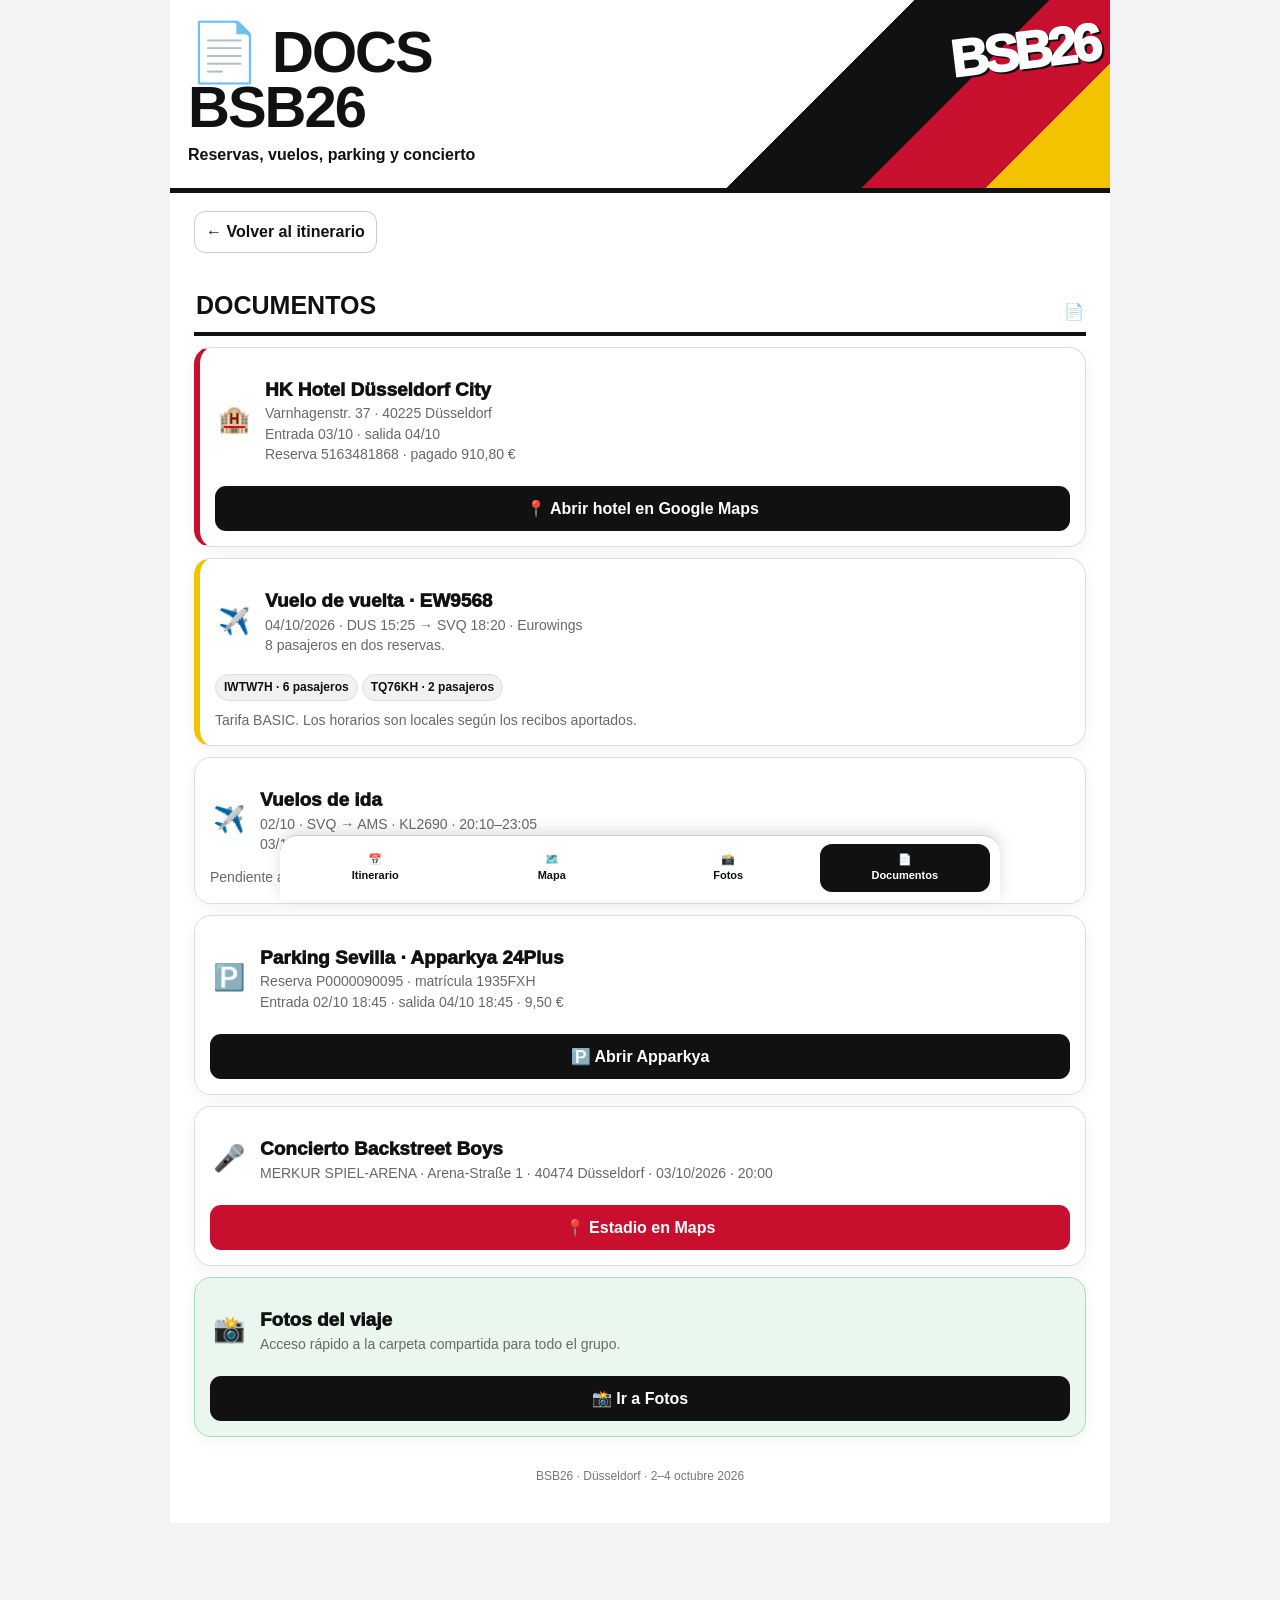
==== documentos.html @ 86c43527 "Add files via upload" ====
<!doctype html><html lang="es"><head><meta charset="utf-8"><meta name="viewport" content="width=device-width,initial-scale=1,viewport-fit=cover"><meta name="theme-color" content="#111111"><link rel="manifest" href="manifest.webmanifest"><link rel="stylesheet" href="style.css"><title>Documentos · BSB26 Düsseldorf</title></head><body><div class="wrap"><header><h1>📄 DOCS<br>BSB26</h1><div class="sub">Reservas, vuelos, parking y concierto</div></header><main><a class="back" href="index.html">← Volver al itinerario</a><div class="dayhead"><h2>DOCUMENTOS</h2><span>📄</span></div>
<div class="card red"><div class="doc"><div class="docicon">🏨</div><div><div class="title">HK Hotel Düsseldorf City</div><div class="small">Varnhagenstr. 37 · 40225 Düsseldorf<br>Entrada 03/10 · salida 04/10<br>Reserva 5163481868 · pagado 910,80 €</div></div></div><a class="btn" href="https://www.google.com/maps/search/?api=1&query=HK+Hotel+D%C3%BCsseldorf+City%2C+Varnhagenstr.+37%2C+40225+D%C3%BCsseldorf" target="_blank">📍 Abrir hotel en Google Maps</a></div>
<div class="card yellow"><div class="doc"><div class="docicon">✈️</div><div><div class="title">Vuelo de vuelta · EW9568</div><div class="small">04/10/2026 · DUS 15:25 → SVQ 18:20 · Eurowings<br>8 pasajeros en dos reservas.</div></div></div><div class="tag">IWTW7H · 6 pasajeros</div><div class="tag">TQ76KH · 2 pasajeros</div><div class="small" style="margin-top:9px">Tarifa BASIC. Los horarios son locales según los recibos aportados.</div></div>
<div class="card"><div class="doc"><div class="docicon">✈️</div><div><div class="title">Vuelos de ida</div><div class="small">02/10 · SVQ → AMS · KL2690 · 20:10–23:05<br>03/10 · AMS → DUS · KL1797 · 06:55–07:40</div></div></div><div class="small">Pendiente añadir datos de check-in, terminal, puerta y demás información cuando estén disponibles.</div></div>
<div class="card"><div class="doc"><div class="docicon">🅿️</div><div><div class="title">Parking Sevilla · Apparkya 24Plus</div><div class="small">Reserva P0000090095 · matrícula 1935FXH<br>Entrada 02/10 18:45 · salida 04/10 18:45 · 9,50 €</div></div></div><a class="btn" href="https://apparkya.com/parking/parking-aeropuerto-sevilla-24plus" target="_blank">🅿️ Abrir Apparkya</a></div>
<div class="card"><div class="doc"><div class="docicon">🎤</div><div><div class="title">Concierto Backstreet Boys</div><div class="small">MERKUR SPIEL-ARENA · Arena-Straße 1 · 40474 Düsseldorf · 03/10/2026 · 20:00</div></div></div><a class="btn red" href="https://www.google.com/maps/search/?api=1&query=MERKUR+SPIEL-ARENA%2C+Arena-Stra%C3%9Fe+1%2C+40474+D%C3%BCsseldorf" target="_blank">📍 Estadio en Maps</a></div>
<div class="card ok"><div class="doc"><div class="docicon">📸</div><div><div class="title">Fotos del viaje</div><div class="small">Acceso rápido a la carpeta compartida para todo el grupo.</div></div></div><a class="btn" href="fotos.html">📸 Ir a Fotos</a></div>
<div class="footer">BSB26 · Düsseldorf · 2–4 octubre 2026</div></main></div><nav class="bottom"><a href="index.html">📅<br>Itinerario</a><a href="mapa.html">🗺️<br>Mapa</a><a href="fotos.html">📸<br>Fotos</a><a class="active" href="documentos.html">📄<br>Documentos</a></nav></body></html>
---- style.css ----
:root{--black:#111;--red:#c8102e;--yellow:#f4c300;--paper:#fff;--soft:#f5f5f5;--line:#dedede;--muted:#686868;--green:#177245;--blue:#1769aa}
*{box-sizing:border-box}html{scroll-behavior:smooth}body{margin:0;background:#f3f3f3;color:var(--black);font-family:-apple-system,BlinkMacSystemFont,"Segoe UI",Roboto,Arial,sans-serif;line-height:1.45;padding-bottom:82px}button,a{font:inherit}.wrap{max-width:940px;margin:auto;background:var(--paper);min-height:100vh}
header{position:relative;overflow:hidden;padding:24px 18px 22px;background:linear-gradient(135deg,#fff 0 66%,#111 66% 78%,#c8102e 78% 89%,#f4c300 89%);border-bottom:5px solid #111}header:after{content:'BSB26';position:absolute;right:12px;top:14px;font-weight:1000;font-size:52px;letter-spacing:-4px;color:#fff;text-shadow:2px 2px 0 #111;transform:rotate(-7deg)}h1{font-size:clamp(32px,8vw,58px);line-height:.95;margin:0;max-width:65%;letter-spacing:-2px}.sub{margin-top:9px;font-weight:750;max-width:65%}
main{padding:14px 14px 28px}.quick{display:grid;grid-template-columns:repeat(2,1fr);gap:9px;margin-bottom:12px}.quick a{border:1px solid #111;background:#fff;border-radius:13px;padding:11px;text-align:center;font-weight:850;text-decoration:none;color:#111;box-shadow:0 2px 0 #111}.quick a:nth-child(2n){background:#111;color:#fff}.back{display:inline-flex;align-items:center;gap:6px;text-decoration:none;color:#111;font-weight:900;border:1px solid #ccc;border-radius:11px;padding:8px 11px;background:#fff;margin-bottom:10px}
.card{background:#fff;border:1px solid var(--line);border-radius:17px;padding:15px;margin:11px 0;box-shadow:0 4px 15px #0000000d}.card.red{border-left:6px solid var(--red)}.card.yellow{border-left:6px solid var(--yellow)}.card.black{border-left:6px solid #111}.title{font-weight:950;font-size:19px}.time{font-weight:900}.small{font-size:14px;color:var(--muted)}.tag{display:inline-block;padding:4px 8px;border-radius:999px;background:#f1f1f1;border:1px solid #ddd;font-size:12px;font-weight:800;margin:5px 4px 0 0}.btn{display:block;text-align:center;text-decoration:none;background:#111;color:#fff;padding:11px 12px;border-radius:11px;font-weight:850;margin-top:9px}.btn.red{background:var(--red)}.btn.yellow{background:var(--yellow);color:#111}.grid2{display:grid;grid-template-columns:1fr 1fr;gap:10px}.weather{background:#fafafa;border:1px solid #ccc;border-radius:17px;padding:13px;margin:10px 0}.weather-grid{display:grid;grid-template-columns:repeat(3,1fr);gap:7px;margin-top:9px}.weather-day{background:#fff;border:1px solid #ddd;border-radius:12px;padding:9px;text-align:center}.dayhead{display:flex;justify-content:space-between;align-items:end;border-bottom:4px solid #111;padding:8px 2px 9px;margin-top:16px}.dayhead h2{margin:0;font-size:25px}.route-card{padding:0;overflow:hidden}.route-card img{width:100%;display:block}.route-card .caption{padding:13px}.notice{background:#fff7d6;border:1px solid #e6c94d;border-radius:14px;padding:12px}.ok{background:#eaf7ef;border-color:#a9d9bb}.footer{text-align:center;color:#777;font-size:12px;padding:20px 5px}.credits{font-size:11px;color:#888;margin-top:18px}
.map-shell{border:1px solid #d6d6d6;border-radius:18px;overflow:hidden;box-shadow:0 4px 15px #00000010;background:#fff}.map{height:470px;width:100%;background:#e8e5df}.map-tools{display:grid;grid-template-columns:repeat(3,1fr);gap:8px;padding:10px;background:#fff;border-top:1px solid #ddd}.map-tools button{border:1px solid #ccc;background:#fff;border-radius:10px;padding:9px 5px;font-weight:850}.map-tools button.active{background:#111;color:#fff;border-color:#111}.legend{display:flex;flex-wrap:wrap;gap:7px;padding:10px 12px;border-top:1px solid #eee;font-size:12px;font-weight:800}.legend span{padding:5px 8px;border-radius:999px;background:#f3f3f3;border:1px solid #ddd}.leaflet-popup-content-wrapper{border-radius:14px}.leaflet-popup-content{font-family:-apple-system,BlinkMacSystemFont,"Segoe UI",Roboto,Arial,sans-serif;font-size:14px;line-height:1.4}.popup-title{font-weight:950;font-size:16px;margin-bottom:4px}.popup-time{font-weight:850;color:#c8102e;margin-bottom:4px}.leaflet-control-attribution{font-size:9px}
.photo-card{background:#fff;border:1px solid #ddd;border-radius:17px;overflow:hidden;margin:11px 0;box-shadow:0 4px 15px #0000000d}.photo-card img{width:100%;display:block}.photo-card .caption{padding:13px}.photo-placeholder{padding:24px;text-align:center;background:#f6f6f6;font-size:42px}.doc{display:flex;gap:12px;align-items:center;padding:13px 0}.docicon{font-size:26px;width:38px;text-align:center}.docs .docrow{border-bottom:1px solid #eee}.bottom{position:fixed;z-index:1000;left:0;right:0;bottom:0;background:#fff;border-top:1px solid #ccc;box-shadow:0 -4px 16px #0002;padding:8px max(10px,env(safe-area-inset-left)) calc(8px + env(safe-area-inset-bottom));display:grid;grid-template-columns:repeat(4,1fr);gap:6px}.bottom a{border:0;background:#fff;padding:8px 3px;border-radius:12px;font-size:11px;font-weight:900;text-decoration:none;color:#111;text-align:center}.bottom a.active{background:#111;color:#fff}
@media(min-width:760px){main{padding:18px 24px}.quick{grid-template-columns:repeat(4,1fr)}.bottom{left:50%;right:auto;transform:translateX(-50%);width:min(720px,100%);border-radius:18px 18px 0 0}.grid3{display:grid;grid-template-columns:repeat(3,1fr);gap:10px}.map{height:560px}}
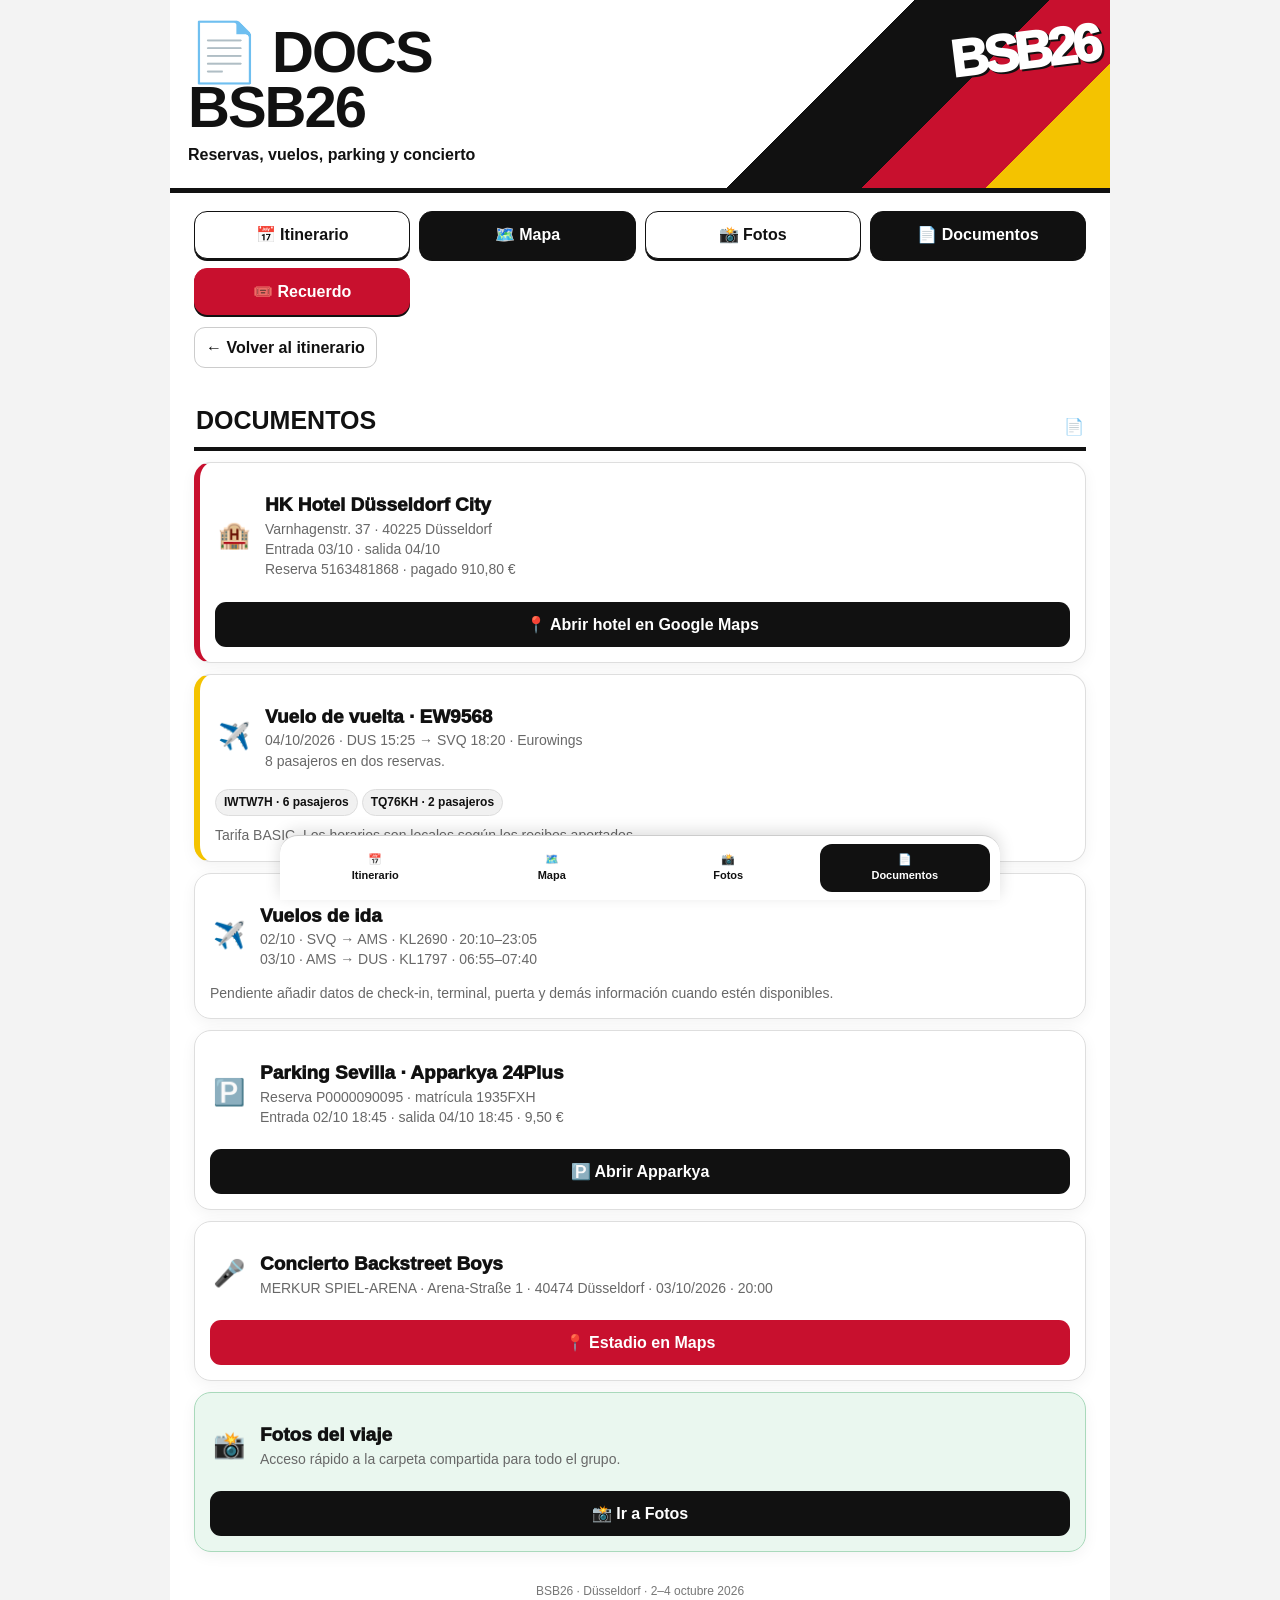
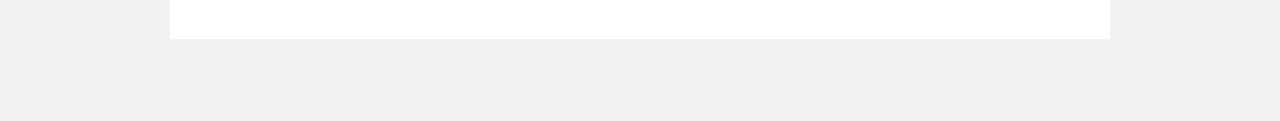
==== commit 15d0b6d1: "Add files via upload" ====
--- a/documentos.html
+++ b/documentos.html
@@ -1,4 +1,4 @@
-<!doctype html><html lang="es"><head><meta charset="utf-8"><meta name="viewport" content="width=device-width,initial-scale=1,viewport-fit=cover"><meta name="theme-color" content="#111111"><link rel="manifest" href="manifest.webmanifest"><link rel="stylesheet" href="style.css"><title>Documentos · BSB26 Düsseldorf</title></head><body><div class="wrap"><header><h1>📄 DOCS<br>BSB26</h1><div class="sub">Reservas, vuelos, parking y concierto</div></header><main><a class="back" href="index.html">← Volver al itinerario</a><div class="dayhead"><h2>DOCUMENTOS</h2><span>📄</span></div>
+<!doctype html><html lang="es"><head><meta charset="utf-8"><meta name="viewport" content="width=device-width,initial-scale=1,viewport-fit=cover"><meta name="theme-color" content="#111111"><link rel="manifest" href="manifest.webmanifest"><link rel="stylesheet" href="style.css"><title>Documentos · BSB26 Düsseldorf</title></head><body><div class="wrap"><header><h1>📄 DOCS<br>BSB26</h1><div class="sub">Reservas, vuelos, parking y concierto</div></header><main><div class="quick"><a href="index.html">📅 Itinerario</a><a href="mapa.html">🗺️ Mapa</a><a href="fotos.html">📸 Fotos</a><a href="documentos.html">📄 Documentos</a><a href="recuerdo.html" class="highlight">🎟️ Recuerdo</a></div><a class="back" href="index.html">← Volver al itinerario</a><div class="dayhead"><h2>DOCUMENTOS</h2><span>📄</span></div>
 <div class="card red"><div class="doc"><div class="docicon">🏨</div><div><div class="title">HK Hotel Düsseldorf City</div><div class="small">Varnhagenstr. 37 · 40225 Düsseldorf<br>Entrada 03/10 · salida 04/10<br>Reserva 5163481868 · pagado 910,80 €</div></div></div><a class="btn" href="https://www.google.com/maps/search/?api=1&query=HK+Hotel+D%C3%BCsseldorf+City%2C+Varnhagenstr.+37%2C+40225+D%C3%BCsseldorf" target="_blank">📍 Abrir hotel en Google Maps</a></div>
 <div class="card yellow"><div class="doc"><div class="docicon">✈️</div><div><div class="title">Vuelo de vuelta · EW9568</div><div class="small">04/10/2026 · DUS 15:25 → SVQ 18:20 · Eurowings<br>8 pasajeros en dos reservas.</div></div></div><div class="tag">IWTW7H · 6 pasajeros</div><div class="tag">TQ76KH · 2 pasajeros</div><div class="small" style="margin-top:9px">Tarifa BASIC. Los horarios son locales según los recibos aportados.</div></div>
 <div class="card"><div class="doc"><div class="docicon">✈️</div><div><div class="title">Vuelos de ida</div><div class="small">02/10 · SVQ → AMS · KL2690 · 20:10–23:05<br>03/10 · AMS → DUS · KL1797 · 06:55–07:40</div></div></div><div class="small">Pendiente añadir datos de check-in, terminal, puerta y demás información cuando estén disponibles.</div></div>
--- a/style.css
+++ b/style.css
@@ -2,6 +2,7 @@
 *{box-sizing:border-box}html{scroll-behavior:smooth}body{margin:0;background:#f3f3f3;color:var(--black);font-family:-apple-system,BlinkMacSystemFont,"Segoe UI",Roboto,Arial,sans-serif;line-height:1.45;padding-bottom:82px}button,a{font:inherit}.wrap{max-width:940px;margin:auto;background:var(--paper);min-height:100vh}
 header{position:relative;overflow:hidden;padding:24px 18px 22px;background:linear-gradient(135deg,#fff 0 66%,#111 66% 78%,#c8102e 78% 89%,#f4c300 89%);border-bottom:5px solid #111}header:after{content:'BSB26';position:absolute;right:12px;top:14px;font-weight:1000;font-size:52px;letter-spacing:-4px;color:#fff;text-shadow:2px 2px 0 #111;transform:rotate(-7deg)}h1{font-size:clamp(32px,8vw,58px);line-height:.95;margin:0;max-width:65%;letter-spacing:-2px}.sub{margin-top:9px;font-weight:750;max-width:65%}
 main{padding:14px 14px 28px}.quick{display:grid;grid-template-columns:repeat(2,1fr);gap:9px;margin-bottom:12px}.quick a{border:1px solid #111;background:#fff;border-radius:13px;padding:11px;text-align:center;font-weight:850;text-decoration:none;color:#111;box-shadow:0 2px 0 #111}.quick a:nth-child(2n){background:#111;color:#fff}.back{display:inline-flex;align-items:center;gap:6px;text-decoration:none;color:#111;font-weight:900;border:1px solid #ccc;border-radius:11px;padding:8px 11px;background:#fff;margin-bottom:10px}
+.quick a.highlight{background:var(--red);color:#fff;border-color:var(--red)}
 .card{background:#fff;border:1px solid var(--line);border-radius:17px;padding:15px;margin:11px 0;box-shadow:0 4px 15px #0000000d}.card.red{border-left:6px solid var(--red)}.card.yellow{border-left:6px solid var(--yellow)}.card.black{border-left:6px solid #111}.title{font-weight:950;font-size:19px}.time{font-weight:900}.small{font-size:14px;color:var(--muted)}.tag{display:inline-block;padding:4px 8px;border-radius:999px;background:#f1f1f1;border:1px solid #ddd;font-size:12px;font-weight:800;margin:5px 4px 0 0}.btn{display:block;text-align:center;text-decoration:none;background:#111;color:#fff;padding:11px 12px;border-radius:11px;font-weight:850;margin-top:9px}.btn.red{background:var(--red)}.btn.yellow{background:var(--yellow);color:#111}.grid2{display:grid;grid-template-columns:1fr 1fr;gap:10px}.weather{background:#fafafa;border:1px solid #ccc;border-radius:17px;padding:13px;margin:10px 0}.weather-grid{display:grid;grid-template-columns:repeat(3,1fr);gap:7px;margin-top:9px}.weather-day{background:#fff;border:1px solid #ddd;border-radius:12px;padding:9px;text-align:center}.dayhead{display:flex;justify-content:space-between;align-items:end;border-bottom:4px solid #111;padding:8px 2px 9px;margin-top:16px}.dayhead h2{margin:0;font-size:25px}.route-card{padding:0;overflow:hidden}.route-card img{width:100%;display:block}.route-card .caption{padding:13px}.notice{background:#fff7d6;border:1px solid #e6c94d;border-radius:14px;padding:12px}.ok{background:#eaf7ef;border-color:#a9d9bb}.footer{text-align:center;color:#777;font-size:12px;padding:20px 5px}.credits{font-size:11px;color:#888;margin-top:18px}
 .map-shell{border:1px solid #d6d6d6;border-radius:18px;overflow:hidden;box-shadow:0 4px 15px #00000010;background:#fff}.map{height:470px;width:100%;background:#e8e5df}.map-tools{display:grid;grid-template-columns:repeat(3,1fr);gap:8px;padding:10px;background:#fff;border-top:1px solid #ddd}.map-tools button{border:1px solid #ccc;background:#fff;border-radius:10px;padding:9px 5px;font-weight:850}.map-tools button.active{background:#111;color:#fff;border-color:#111}.legend{display:flex;flex-wrap:wrap;gap:7px;padding:10px 12px;border-top:1px solid #eee;font-size:12px;font-weight:800}.legend span{padding:5px 8px;border-radius:999px;background:#f3f3f3;border:1px solid #ddd}.leaflet-popup-content-wrapper{border-radius:14px}.leaflet-popup-content{font-family:-apple-system,BlinkMacSystemFont,"Segoe UI",Roboto,Arial,sans-serif;font-size:14px;line-height:1.4}.popup-title{font-weight:950;font-size:16px;margin-bottom:4px}.popup-time{font-weight:850;color:#c8102e;margin-bottom:4px}.leaflet-control-attribution{font-size:9px}
 .photo-card{background:#fff;border:1px solid #ddd;border-radius:17px;overflow:hidden;margin:11px 0;box-shadow:0 4px 15px #0000000d}.photo-card img{width:100%;display:block}.photo-card .caption{padding:13px}.photo-placeholder{padding:24px;text-align:center;background:#f6f6f6;font-size:42px}.doc{display:flex;gap:12px;align-items:center;padding:13px 0}.docicon{font-size:26px;width:38px;text-align:center}.docs .docrow{border-bottom:1px solid #eee}.bottom{position:fixed;z-index:1000;left:0;right:0;bottom:0;background:#fff;border-top:1px solid #ccc;box-shadow:0 -4px 16px #0002;padding:8px max(10px,env(safe-area-inset-left)) calc(8px + env(safe-area-inset-bottom));display:grid;grid-template-columns:repeat(4,1fr);gap:6px}.bottom a{border:0;background:#fff;padding:8px 3px;border-radius:12px;font-size:11px;font-weight:900;text-decoration:none;color:#111;text-align:center}.bottom a.active{background:#111;color:#fff}
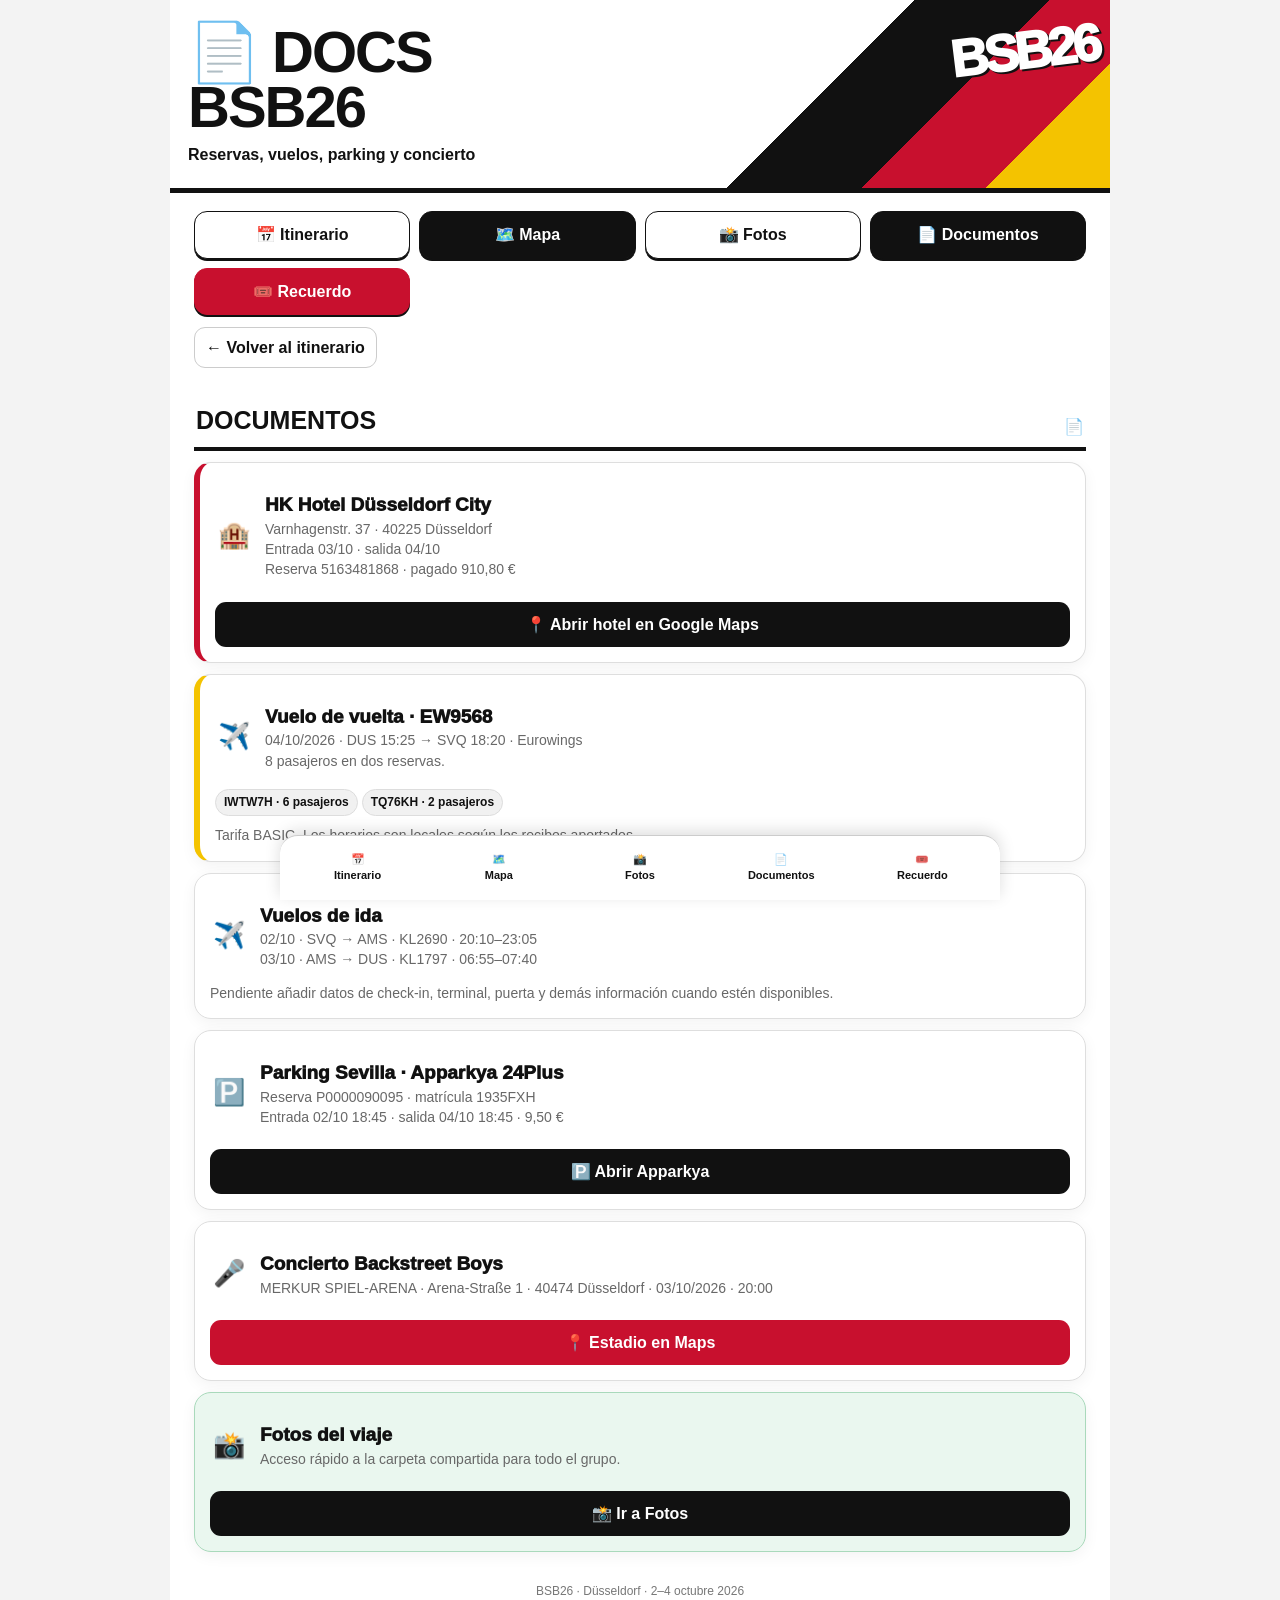
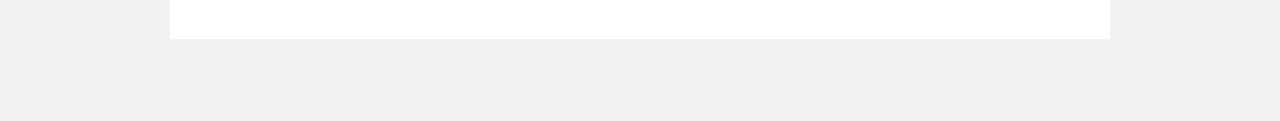
==== commit 723bf4dd: "Add files via upload" ====
--- a/documentos.html
+++ b/documentos.html
@@ -5,4 +5,4 @@
 <div class="card"><div class="doc"><div class="docicon">🅿️</div><div><div class="title">Parking Sevilla · Apparkya 24Plus</div><div class="small">Reserva P0000090095 · matrícula 1935FXH<br>Entrada 02/10 18:45 · salida 04/10 18:45 · 9,50 €</div></div></div><a class="btn" href="https://apparkya.com/parking/parking-aeropuerto-sevilla-24plus" target="_blank">🅿️ Abrir Apparkya</a></div>
 <div class="card"><div class="doc"><div class="docicon">🎤</div><div><div class="title">Concierto Backstreet Boys</div><div class="small">MERKUR SPIEL-ARENA · Arena-Straße 1 · 40474 Düsseldorf · 03/10/2026 · 20:00</div></div></div><a class="btn red" href="https://www.google.com/maps/search/?api=1&query=MERKUR+SPIEL-ARENA%2C+Arena-Stra%C3%9Fe+1%2C+40474+D%C3%BCsseldorf" target="_blank">📍 Estadio en Maps</a></div>
 <div class="card ok"><div class="doc"><div class="docicon">📸</div><div><div class="title">Fotos del viaje</div><div class="small">Acceso rápido a la carpeta compartida para todo el grupo.</div></div></div><a class="btn" href="fotos.html">📸 Ir a Fotos</a></div>
-<div class="footer">BSB26 · Düsseldorf · 2–4 octubre 2026</div></main></div><nav class="bottom"><a href="index.html">📅<br>Itinerario</a><a href="mapa.html">🗺️<br>Mapa</a><a href="fotos.html">📸<br>Fotos</a><a class="active" href="documentos.html">📄<br>Documentos</a></nav></body></html>
+<div class="footer">BSB26 · Düsseldorf · 2–4 octubre 2026</div></main></div><nav class="bottom"><a href="index.html">📅<br>Itinerario</a><a href="mapa.html">🗺️<br>Mapa</a><a href="fotos.html">📸<br>Fotos</a><a href="documentos.html">📄<br>Documentos</a><a href="recuerdo.html">🎟️<br>Recuerdo</a></nav></body></html>
--- a/style.css
+++ b/style.css
@@ -3,7 +3,29 @@
 header{position:relative;overflow:hidden;padding:24px 18px 22px;background:linear-gradient(135deg,#fff 0 66%,#111 66% 78%,#c8102e 78% 89%,#f4c300 89%);border-bottom:5px solid #111}header:after{content:'BSB26';position:absolute;right:12px;top:14px;font-weight:1000;font-size:52px;letter-spacing:-4px;color:#fff;text-shadow:2px 2px 0 #111;transform:rotate(-7deg)}h1{font-size:clamp(32px,8vw,58px);line-height:.95;margin:0;max-width:65%;letter-spacing:-2px}.sub{margin-top:9px;font-weight:750;max-width:65%}
 main{padding:14px 14px 28px}.quick{display:grid;grid-template-columns:repeat(2,1fr);gap:9px;margin-bottom:12px}.quick a{border:1px solid #111;background:#fff;border-radius:13px;padding:11px;text-align:center;font-weight:850;text-decoration:none;color:#111;box-shadow:0 2px 0 #111}.quick a:nth-child(2n){background:#111;color:#fff}.back{display:inline-flex;align-items:center;gap:6px;text-decoration:none;color:#111;font-weight:900;border:1px solid #ccc;border-radius:11px;padding:8px 11px;background:#fff;margin-bottom:10px}
 .quick a.highlight{background:var(--red);color:#fff;border-color:var(--red)}
+.tlrow{display:flex;gap:12px;margin:10px 0;align-items:stretch}
+.tlnum{flex:0 0 auto;width:34px;height:34px;border-radius:50%;color:#fff;font-weight:900;display:flex;align-items:center;justify-content:center;font-size:15px;margin-top:14px;box-shadow:0 2px 6px #0003}
+.tlrow .card{flex:1;margin:0;min-width:0}
 .card{background:#fff;border:1px solid var(--line);border-radius:17px;padding:15px;margin:11px 0;box-shadow:0 4px 15px #0000000d}.card.red{border-left:6px solid var(--red)}.card.yellow{border-left:6px solid var(--yellow)}.card.black{border-left:6px solid #111}.title{font-weight:950;font-size:19px}.time{font-weight:900}.small{font-size:14px;color:var(--muted)}.tag{display:inline-block;padding:4px 8px;border-radius:999px;background:#f1f1f1;border:1px solid #ddd;font-size:12px;font-weight:800;margin:5px 4px 0 0}.btn{display:block;text-align:center;text-decoration:none;background:#111;color:#fff;padding:11px 12px;border-radius:11px;font-weight:850;margin-top:9px}.btn.red{background:var(--red)}.btn.yellow{background:var(--yellow);color:#111}.grid2{display:grid;grid-template-columns:1fr 1fr;gap:10px}.weather{background:#fafafa;border:1px solid #ccc;border-radius:17px;padding:13px;margin:10px 0}.weather-grid{display:grid;grid-template-columns:repeat(3,1fr);gap:7px;margin-top:9px}.weather-day{background:#fff;border:1px solid #ddd;border-radius:12px;padding:9px;text-align:center}.dayhead{display:flex;justify-content:space-between;align-items:end;border-bottom:4px solid #111;padding:8px 2px 9px;margin-top:16px}.dayhead h2{margin:0;font-size:25px}.route-card{padding:0;overflow:hidden}.route-card img{width:100%;display:block}.route-card .caption{padding:13px}.notice{background:#fff7d6;border:1px solid #e6c94d;border-radius:14px;padding:12px}.ok{background:#eaf7ef;border-color:#a9d9bb}.footer{text-align:center;color:#777;font-size:12px;padding:20px 5px}.credits{font-size:11px;color:#888;margin-top:18px}
 .map-shell{border:1px solid #d6d6d6;border-radius:18px;overflow:hidden;box-shadow:0 4px 15px #00000010;background:#fff}.map{height:470px;width:100%;background:#e8e5df}.map-tools{display:grid;grid-template-columns:repeat(3,1fr);gap:8px;padding:10px;background:#fff;border-top:1px solid #ddd}.map-tools button{border:1px solid #ccc;background:#fff;border-radius:10px;padding:9px 5px;font-weight:850}.map-tools button.active{background:#111;color:#fff;border-color:#111}.legend{display:flex;flex-wrap:wrap;gap:7px;padding:10px 12px;border-top:1px solid #eee;font-size:12px;font-weight:800}.legend span{padding:5px 8px;border-radius:999px;background:#f3f3f3;border:1px solid #ddd}.leaflet-popup-content-wrapper{border-radius:14px}.leaflet-popup-content{font-family:-apple-system,BlinkMacSystemFont,"Segoe UI",Roboto,Arial,sans-serif;font-size:14px;line-height:1.4}.popup-title{font-weight:950;font-size:16px;margin-bottom:4px}.popup-time{font-weight:850;color:#c8102e;margin-bottom:4px}.leaflet-control-attribution{font-size:9px}
-.photo-card{background:#fff;border:1px solid #ddd;border-radius:17px;overflow:hidden;margin:11px 0;box-shadow:0 4px 15px #0000000d}.photo-card img{width:100%;display:block}.photo-card .caption{padding:13px}.photo-placeholder{padding:24px;text-align:center;background:#f6f6f6;font-size:42px}.doc{display:flex;gap:12px;align-items:center;padding:13px 0}.docicon{font-size:26px;width:38px;text-align:center}.docs .docrow{border-bottom:1px solid #eee}.bottom{position:fixed;z-index:1000;left:0;right:0;bottom:0;background:#fff;border-top:1px solid #ccc;box-shadow:0 -4px 16px #0002;padding:8px max(10px,env(safe-area-inset-left)) calc(8px + env(safe-area-inset-bottom));display:grid;grid-template-columns:repeat(4,1fr);gap:6px}.bottom a{border:0;background:#fff;padding:8px 3px;border-radius:12px;font-size:11px;font-weight:900;text-decoration:none;color:#111;text-align:center}.bottom a.active{background:#111;color:#fff}
+.photo-card{background:#fff;border:1px solid #ddd;border-radius:17px;overflow:hidden;margin:11px 0;box-shadow:0 4px 15px #0000000d}.photo-card img{width:100%;display:block}.photo-card .caption{padding:13px}.photo-placeholder{padding:24px;text-align:center;background:#f6f6f6;font-size:42px}.doc{display:flex;gap:12px;align-items:center;padding:13px 0}.docicon{font-size:26px;width:38px;text-align:center}.docs .docrow{border-bottom:1px solid #eee}.bottom{position:fixed;z-index:1000;left:0;right:0;bottom:0;background:#fff;border-top:1px solid #ccc;box-shadow:0 -4px 16px #0002;padding:8px max(10px,env(safe-area-inset-left)) calc(8px + env(safe-area-inset-bottom));display:grid;grid-template-columns:repeat(5,1fr);gap:6px}.bottom a{border:0;background:#fff;padding:8px 3px;border-radius:12px;font-size:11px;font-weight:900;text-decoration:none;color:#111;text-align:center}.bottom a.active{background:#111;color:#fff}
 @media(min-width:760px){main{padding:18px 24px}.quick{grid-template-columns:repeat(4,1fr)}.bottom{left:50%;right:auto;transform:translateX(-50%);width:min(720px,100%);border-radius:18px 18px 0 0}.grid3{display:grid;grid-template-columns:repeat(3,1fr);gap:10px}.map{height:560px}}
+
+/* v4 — route posters inspired by the Paris/Copenhagen itinerary style */
+.day-poster{margin:18px 0 8px;border-top:4px solid #111;padding-top:12px}
+.day-poster-head{display:flex;justify-content:space-between;gap:10px;align-items:center;margin-bottom:9px}
+.day-poster-head b{font-size:14px;letter-spacing:.02em}.day-poster-head span{font-size:11px;color:#666}
+.route-poster-wrap{background:#fff;border:1px solid #d8d8d8;border-radius:18px;overflow:hidden;box-shadow:0 8px 26px #00000012;contain:paint}
+.route-poster-svg{display:block;width:100%;height:auto;background:#fff}
+.poster-actions{display:flex;gap:8px;justify-content:flex-end;padding:9px;background:#f7f7f7;border-top:1px solid #ddd}
+.poster-download{border:0;border-radius:10px;background:#111;color:#fff;padding:10px 13px;font-size:12px;font-weight:900}
+.poster-download:disabled{opacity:.55}
+.day-checklist{margin-top:10px;background:#fafafa;border:1px solid #ddd;border-radius:15px;padding:12px}
+.day-checklist summary{cursor:pointer;font-weight:900}.day-checks{display:grid;gap:7px;margin-top:10px}
+.day-check{display:flex;gap:9px;align-items:flex-start;background:#fff;border:1px solid #e2e2e2;border-radius:11px;padding:9px}
+.day-check input{width:19px;height:19px;accent-color:#177245;flex:none}.day-check b{font-size:12px}.day-check small{display:block;color:#666;font-size:10.5px;margin-top:2px}
+.leaflet-container{font:inherit;z-index:1}.map-shell{position:relative}.map{min-height:470px;height:470px;display:block}
+.map-loading{position:absolute;inset:14px;z-index:5;display:flex;align-items:center;justify-content:center;background:#f3f3f3;border-radius:14px;color:#555;font-weight:800;pointer-events:none}
+.map-loaded .map-loading{display:none}
+.map-fallback{padding:16px;background:#fff7d6;border:1px solid #e6c94d;border-radius:12px;margin-top:10px;font-size:13px}
+@media(max-width:520px){.map{height:58vh;min-height:420px}.poster-actions{justify-content:stretch}.poster-download{width:100%}}
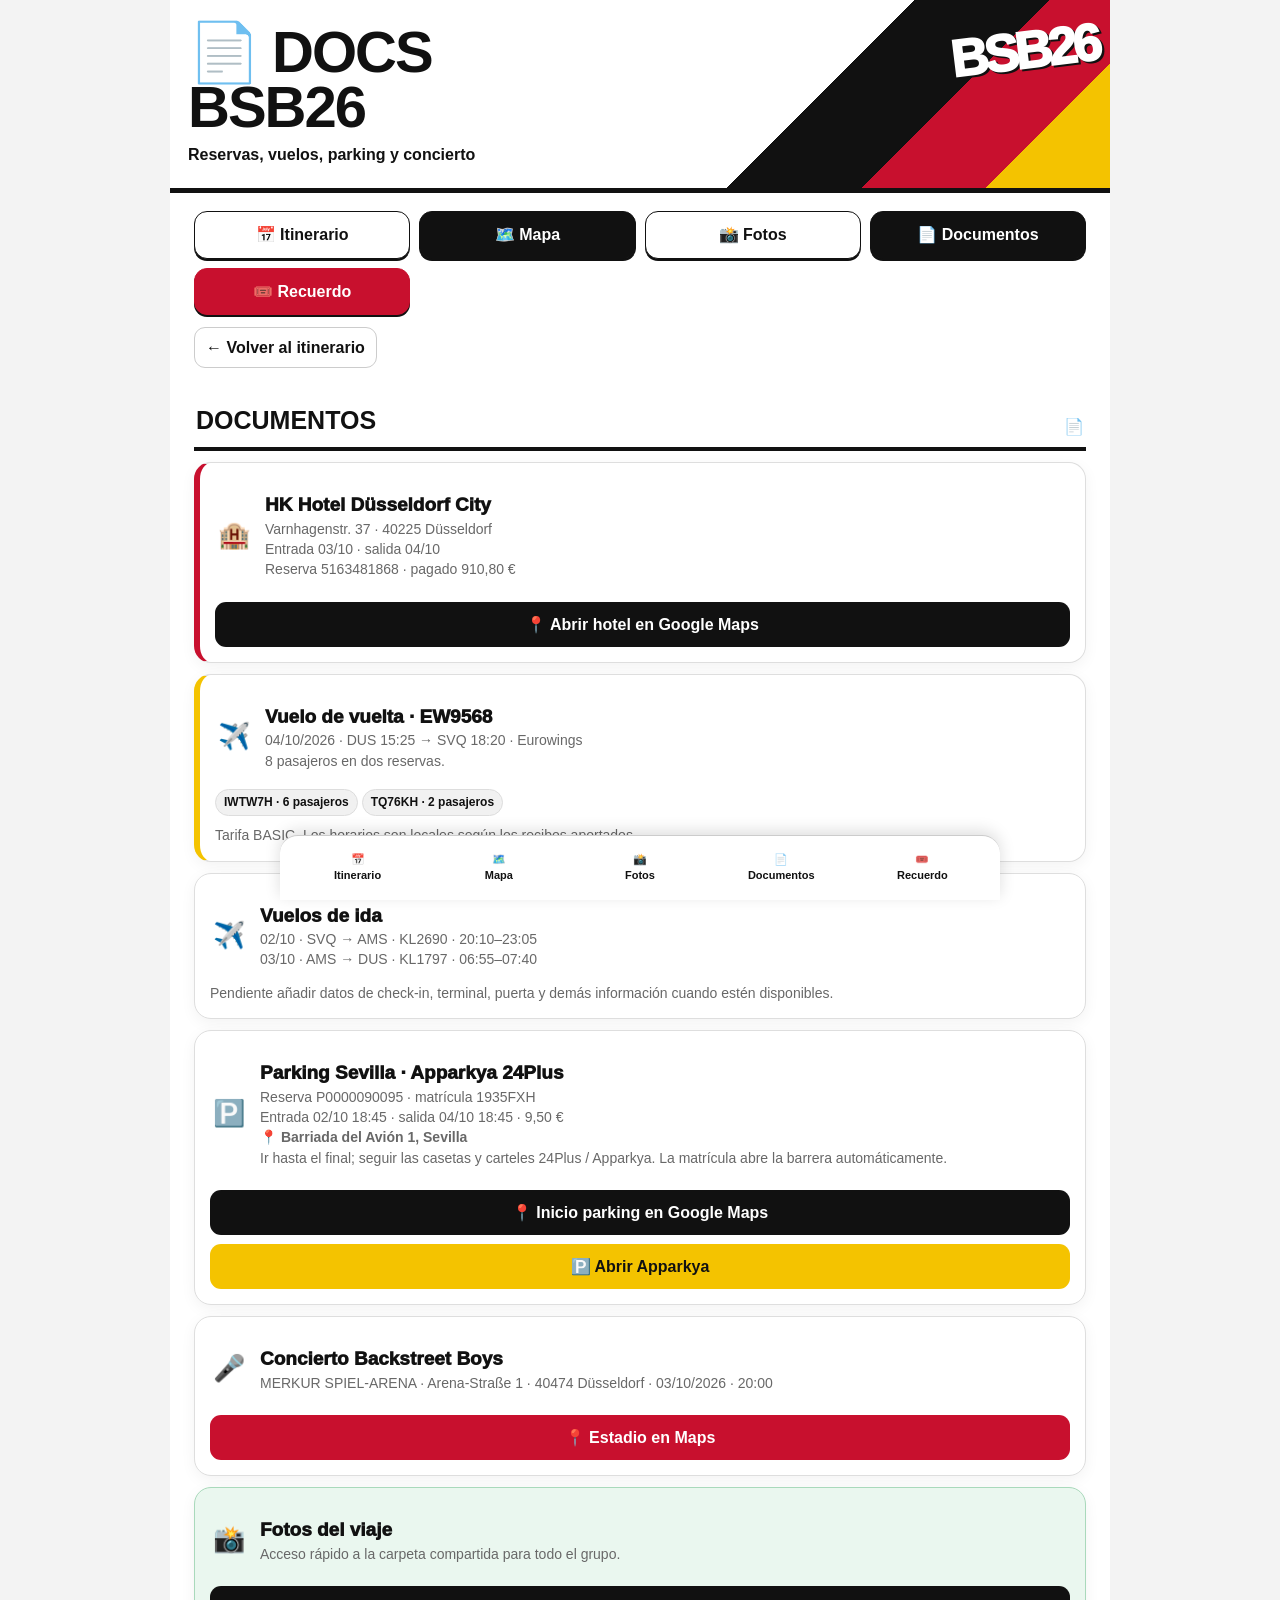
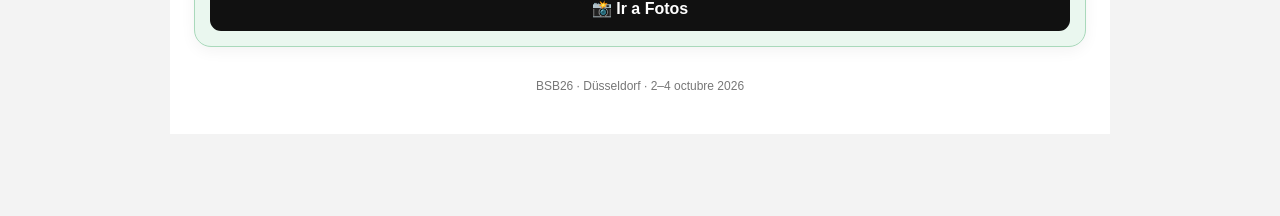
==== commit 16fc81f3: "Add files via upload" ====
--- a/documentos.html
+++ b/documentos.html
@@ -2,7 +2,7 @@
 <div class="card red"><div class="doc"><div class="docicon">🏨</div><div><div class="title">HK Hotel Düsseldorf City</div><div class="small">Varnhagenstr. 37 · 40225 Düsseldorf<br>Entrada 03/10 · salida 04/10<br>Reserva 5163481868 · pagado 910,80 €</div></div></div><a class="btn" href="https://www.google.com/maps/search/?api=1&query=HK+Hotel+D%C3%BCsseldorf+City%2C+Varnhagenstr.+37%2C+40225+D%C3%BCsseldorf" target="_blank">📍 Abrir hotel en Google Maps</a></div>
 <div class="card yellow"><div class="doc"><div class="docicon">✈️</div><div><div class="title">Vuelo de vuelta · EW9568</div><div class="small">04/10/2026 · DUS 15:25 → SVQ 18:20 · Eurowings<br>8 pasajeros en dos reservas.</div></div></div><div class="tag">IWTW7H · 6 pasajeros</div><div class="tag">TQ76KH · 2 pasajeros</div><div class="small" style="margin-top:9px">Tarifa BASIC. Los horarios son locales según los recibos aportados.</div></div>
 <div class="card"><div class="doc"><div class="docicon">✈️</div><div><div class="title">Vuelos de ida</div><div class="small">02/10 · SVQ → AMS · KL2690 · 20:10–23:05<br>03/10 · AMS → DUS · KL1797 · 06:55–07:40</div></div></div><div class="small">Pendiente añadir datos de check-in, terminal, puerta y demás información cuando estén disponibles.</div></div>
-<div class="card"><div class="doc"><div class="docicon">🅿️</div><div><div class="title">Parking Sevilla · Apparkya 24Plus</div><div class="small">Reserva P0000090095 · matrícula 1935FXH<br>Entrada 02/10 18:45 · salida 04/10 18:45 · 9,50 €</div></div></div><a class="btn" href="https://apparkya.com/parking/parking-aeropuerto-sevilla-24plus" target="_blank">🅿️ Abrir Apparkya</a></div>
+<div class="card"><div class="doc"><div class="docicon">🅿️</div><div><div class="title">Parking Sevilla · Apparkya 24Plus</div><div class="small">Reserva P0000090095 · matrícula 1935FXH<br>Entrada 02/10 18:45 · salida 04/10 18:45 · 9,50 €<br><b>📍 Barriada del Avión 1, Sevilla</b><br>Ir hasta el final; seguir las casetas y carteles 24Plus / Apparkya. La matrícula abre la barrera automáticamente.</div></div></div><a class="btn" href="https://www.google.com/maps/search/?api=1&query=Barriada+del+Avion+1%2C+Sevilla" target="_blank">📍 Inicio parking en Google Maps</a><a class="btn yellow" href="https://apparkya.com/parking/parking-aeropuerto-sevilla-24plus" target="_blank">🅿️ Abrir Apparkya</a></div>
 <div class="card"><div class="doc"><div class="docicon">🎤</div><div><div class="title">Concierto Backstreet Boys</div><div class="small">MERKUR SPIEL-ARENA · Arena-Straße 1 · 40474 Düsseldorf · 03/10/2026 · 20:00</div></div></div><a class="btn red" href="https://www.google.com/maps/search/?api=1&query=MERKUR+SPIEL-ARENA%2C+Arena-Stra%C3%9Fe+1%2C+40474+D%C3%BCsseldorf" target="_blank">📍 Estadio en Maps</a></div>
 <div class="card ok"><div class="doc"><div class="docicon">📸</div><div><div class="title">Fotos del viaje</div><div class="small">Acceso rápido a la carpeta compartida para todo el grupo.</div></div></div><a class="btn" href="fotos.html">📸 Ir a Fotos</a></div>
 <div class="footer">BSB26 · Düsseldorf · 2–4 octubre 2026</div></main></div><nav class="bottom"><a href="index.html">📅<br>Itinerario</a><a href="mapa.html">🗺️<br>Mapa</a><a href="fotos.html">📸<br>Fotos</a><a href="documentos.html">📄<br>Documentos</a><a href="recuerdo.html">🎟️<br>Recuerdo</a></nav></body></html>
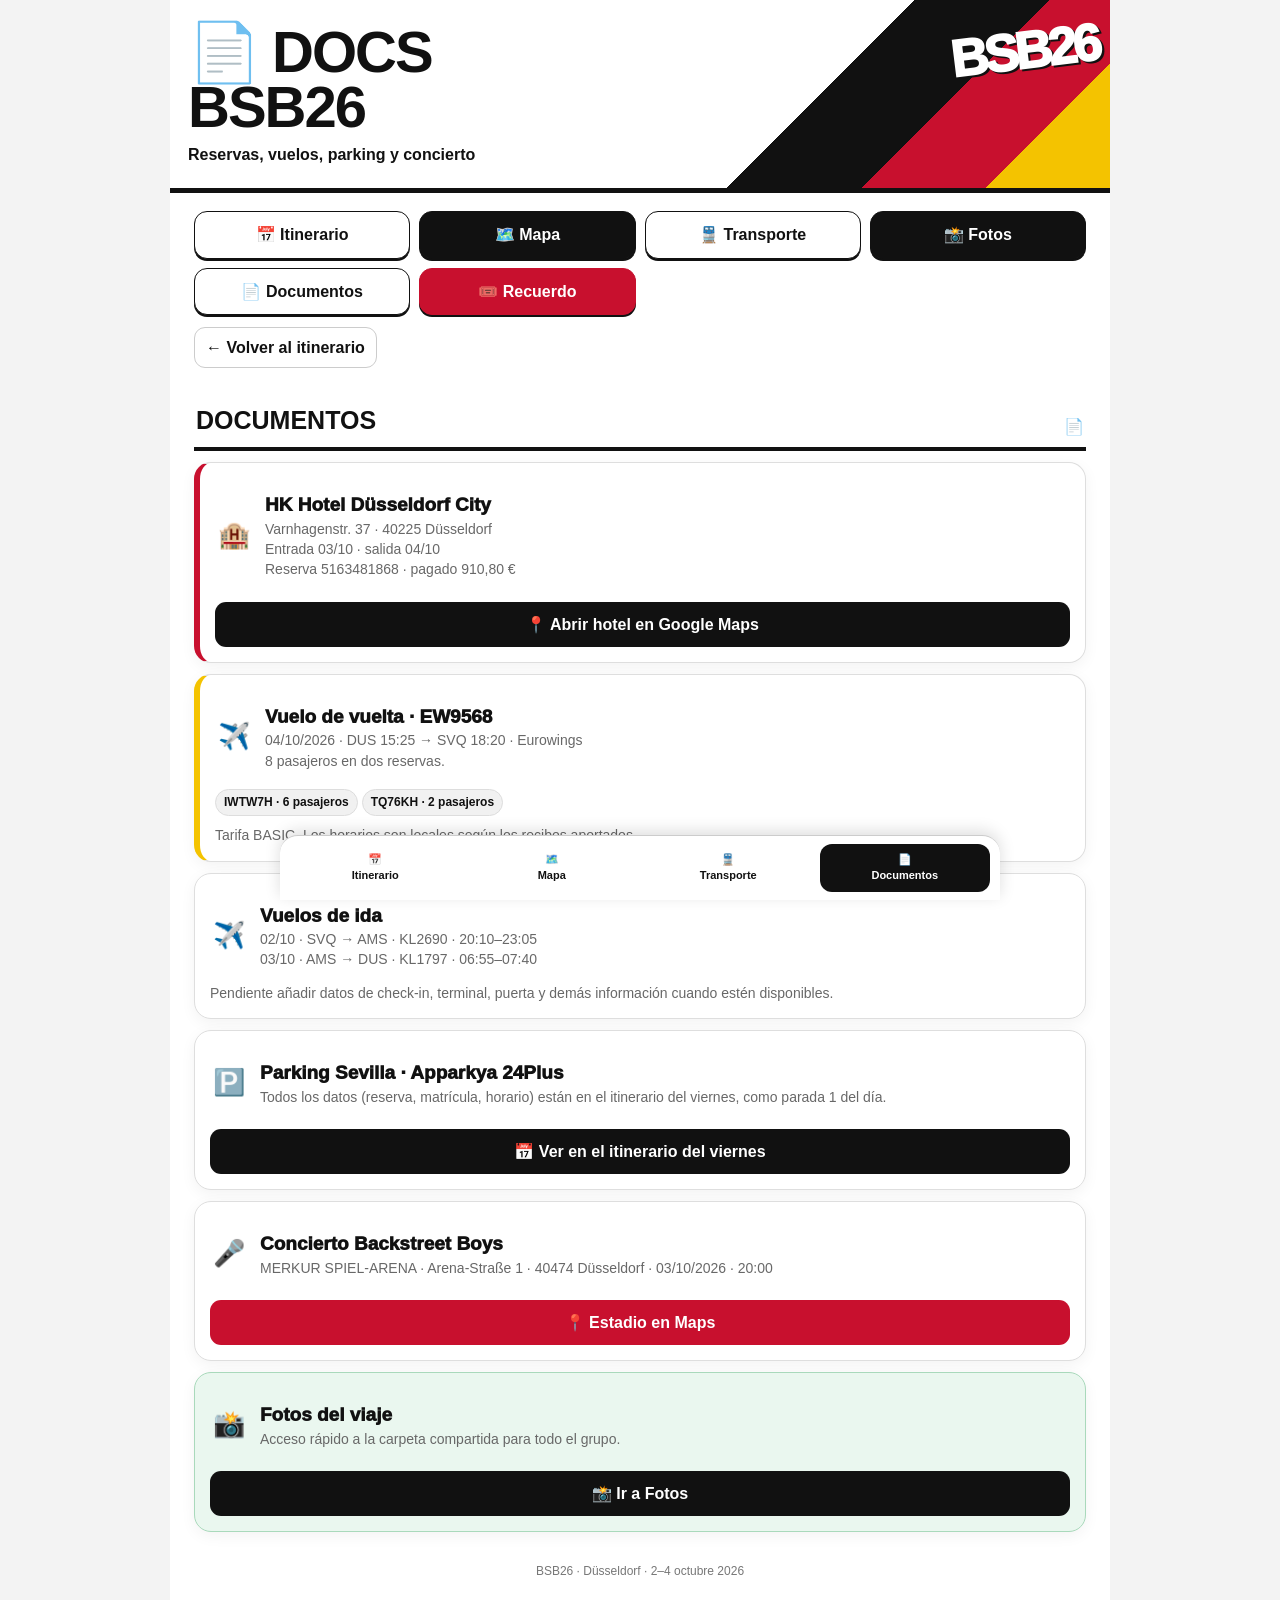
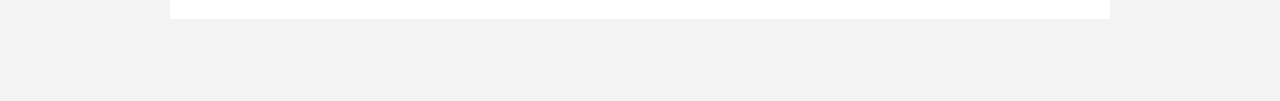
==== commit b4831a9e: "Add files via upload" ====
--- a/documentos.html
+++ b/documentos.html
@@ -1,8 +1,8 @@
-<!doctype html><html lang="es"><head><meta charset="utf-8"><meta name="viewport" content="width=device-width,initial-scale=1,viewport-fit=cover"><meta name="theme-color" content="#111111"><link rel="manifest" href="manifest.webmanifest"><link rel="stylesheet" href="style.css"><title>Documentos · BSB26 Düsseldorf</title></head><body><div class="wrap"><header><h1>📄 DOCS<br>BSB26</h1><div class="sub">Reservas, vuelos, parking y concierto</div></header><main><div class="quick"><a href="index.html">📅 Itinerario</a><a href="mapa.html">🗺️ Mapa</a><a href="fotos.html">📸 Fotos</a><a href="documentos.html">📄 Documentos</a><a href="recuerdo.html" class="highlight">🎟️ Recuerdo</a></div><a class="back" href="index.html">← Volver al itinerario</a><div class="dayhead"><h2>DOCUMENTOS</h2><span>📄</span></div>
+<!doctype html><html lang="es"><head><meta charset="utf-8"><meta name="viewport" content="width=device-width,initial-scale=1,viewport-fit=cover"><meta name="theme-color" content="#111111"><link rel="manifest" href="manifest.webmanifest"><link rel="stylesheet" href="style.css"><title>Documentos · BSB26 Düsseldorf</title></head><body><div class="wrap"><header><h1>📄 DOCS<br>BSB26</h1><div class="sub">Reservas, vuelos, parking y concierto</div></header><main><div class="quick"><a href="index.html">📅 Itinerario</a><a href="mapa.html">🗺️ Mapa</a><a href="transporte.html">🚆 Transporte</a><a href="fotos.html">📸 Fotos</a><a href="documentos.html">📄 Documentos</a><a href="recuerdo.html" class="highlight">🎟️ Recuerdo</a></div><a class="back" href="index.html">← Volver al itinerario</a><div class="dayhead"><h2>DOCUMENTOS</h2><span>📄</span></div>
 <div class="card red"><div class="doc"><div class="docicon">🏨</div><div><div class="title">HK Hotel Düsseldorf City</div><div class="small">Varnhagenstr. 37 · 40225 Düsseldorf<br>Entrada 03/10 · salida 04/10<br>Reserva 5163481868 · pagado 910,80 €</div></div></div><a class="btn" href="https://www.google.com/maps/search/?api=1&query=HK+Hotel+D%C3%BCsseldorf+City%2C+Varnhagenstr.+37%2C+40225+D%C3%BCsseldorf" target="_blank">📍 Abrir hotel en Google Maps</a></div>
 <div class="card yellow"><div class="doc"><div class="docicon">✈️</div><div><div class="title">Vuelo de vuelta · EW9568</div><div class="small">04/10/2026 · DUS 15:25 → SVQ 18:20 · Eurowings<br>8 pasajeros en dos reservas.</div></div></div><div class="tag">IWTW7H · 6 pasajeros</div><div class="tag">TQ76KH · 2 pasajeros</div><div class="small" style="margin-top:9px">Tarifa BASIC. Los horarios son locales según los recibos aportados.</div></div>
 <div class="card"><div class="doc"><div class="docicon">✈️</div><div><div class="title">Vuelos de ida</div><div class="small">02/10 · SVQ → AMS · KL2690 · 20:10–23:05<br>03/10 · AMS → DUS · KL1797 · 06:55–07:40</div></div></div><div class="small">Pendiente añadir datos de check-in, terminal, puerta y demás información cuando estén disponibles.</div></div>
-<div class="card"><div class="doc"><div class="docicon">🅿️</div><div><div class="title">Parking Sevilla · Apparkya 24Plus</div><div class="small">Reserva P0000090095 · matrícula 1935FXH<br>Entrada 02/10 18:45 · salida 04/10 18:45 · 9,50 €<br><b>📍 Barriada del Avión 1, Sevilla</b><br>Ir hasta el final; seguir las casetas y carteles 24Plus / Apparkya. La matrícula abre la barrera automáticamente.</div></div></div><a class="btn" href="https://www.google.com/maps/search/?api=1&query=Barriada+del+Avion+1%2C+Sevilla" target="_blank">📍 Inicio parking en Google Maps</a><a class="btn yellow" href="https://apparkya.com/parking/parking-aeropuerto-sevilla-24plus" target="_blank">🅿️ Abrir Apparkya</a></div>
+<div class="card"><div class="doc"><div class="docicon">🅿️</div><div><div class="title">Parking Sevilla · Apparkya 24Plus</div><div class="small">Todos los datos (reserva, matrícula, horario) están en el itinerario del viernes, como parada 1 del día.</div></div></div><a class="btn" href="index.html#plan">📅 Ver en el itinerario del viernes</a></div>
 <div class="card"><div class="doc"><div class="docicon">🎤</div><div><div class="title">Concierto Backstreet Boys</div><div class="small">MERKUR SPIEL-ARENA · Arena-Straße 1 · 40474 Düsseldorf · 03/10/2026 · 20:00</div></div></div><a class="btn red" href="https://www.google.com/maps/search/?api=1&query=MERKUR+SPIEL-ARENA%2C+Arena-Stra%C3%9Fe+1%2C+40474+D%C3%BCsseldorf" target="_blank">📍 Estadio en Maps</a></div>
 <div class="card ok"><div class="doc"><div class="docicon">📸</div><div><div class="title">Fotos del viaje</div><div class="small">Acceso rápido a la carpeta compartida para todo el grupo.</div></div></div><a class="btn" href="fotos.html">📸 Ir a Fotos</a></div>
-<div class="footer">BSB26 · Düsseldorf · 2–4 octubre 2026</div></main></div><nav class="bottom"><a href="index.html">📅<br>Itinerario</a><a href="mapa.html">🗺️<br>Mapa</a><a href="fotos.html">📸<br>Fotos</a><a href="documentos.html">📄<br>Documentos</a><a href="recuerdo.html">🎟️<br>Recuerdo</a></nav></body></html>
+<div class="footer">BSB26 · Düsseldorf · 2–4 octubre 2026</div></main></div><nav class="bottom"><a href="index.html">📅<br>Itinerario</a><a href="mapa.html">🗺️<br>Mapa</a><a href="transporte.html">🚆<br>Transporte</a><a class="active" href="documentos.html">📄<br>Documentos</a></nav><script>if('serviceWorker' in navigator) window.addEventListener('load',()=>navigator.serviceWorker.register('./sw.js'));</script></body></html>
--- a/style.css
+++ b/style.css
@@ -8,24 +8,5 @@
 .tlrow .card{flex:1;margin:0;min-width:0}
 .card{background:#fff;border:1px solid var(--line);border-radius:17px;padding:15px;margin:11px 0;box-shadow:0 4px 15px #0000000d}.card.red{border-left:6px solid var(--red)}.card.yellow{border-left:6px solid var(--yellow)}.card.black{border-left:6px solid #111}.title{font-weight:950;font-size:19px}.time{font-weight:900}.small{font-size:14px;color:var(--muted)}.tag{display:inline-block;padding:4px 8px;border-radius:999px;background:#f1f1f1;border:1px solid #ddd;font-size:12px;font-weight:800;margin:5px 4px 0 0}.btn{display:block;text-align:center;text-decoration:none;background:#111;color:#fff;padding:11px 12px;border-radius:11px;font-weight:850;margin-top:9px}.btn.red{background:var(--red)}.btn.yellow{background:var(--yellow);color:#111}.grid2{display:grid;grid-template-columns:1fr 1fr;gap:10px}.weather{background:#fafafa;border:1px solid #ccc;border-radius:17px;padding:13px;margin:10px 0}.weather-grid{display:grid;grid-template-columns:repeat(3,1fr);gap:7px;margin-top:9px}.weather-day{background:#fff;border:1px solid #ddd;border-radius:12px;padding:9px;text-align:center}.dayhead{display:flex;justify-content:space-between;align-items:end;border-bottom:4px solid #111;padding:8px 2px 9px;margin-top:16px}.dayhead h2{margin:0;font-size:25px}.route-card{padding:0;overflow:hidden}.route-card img{width:100%;display:block}.route-card .caption{padding:13px}.notice{background:#fff7d6;border:1px solid #e6c94d;border-radius:14px;padding:12px}.ok{background:#eaf7ef;border-color:#a9d9bb}.footer{text-align:center;color:#777;font-size:12px;padding:20px 5px}.credits{font-size:11px;color:#888;margin-top:18px}
 .map-shell{border:1px solid #d6d6d6;border-radius:18px;overflow:hidden;box-shadow:0 4px 15px #00000010;background:#fff}.map{height:470px;width:100%;background:#e8e5df}.map-tools{display:grid;grid-template-columns:repeat(3,1fr);gap:8px;padding:10px;background:#fff;border-top:1px solid #ddd}.map-tools button{border:1px solid #ccc;background:#fff;border-radius:10px;padding:9px 5px;font-weight:850}.map-tools button.active{background:#111;color:#fff;border-color:#111}.legend{display:flex;flex-wrap:wrap;gap:7px;padding:10px 12px;border-top:1px solid #eee;font-size:12px;font-weight:800}.legend span{padding:5px 8px;border-radius:999px;background:#f3f3f3;border:1px solid #ddd}.leaflet-popup-content-wrapper{border-radius:14px}.leaflet-popup-content{font-family:-apple-system,BlinkMacSystemFont,"Segoe UI",Roboto,Arial,sans-serif;font-size:14px;line-height:1.4}.popup-title{font-weight:950;font-size:16px;margin-bottom:4px}.popup-time{font-weight:850;color:#c8102e;margin-bottom:4px}.leaflet-control-attribution{font-size:9px}
-.photo-card{background:#fff;border:1px solid #ddd;border-radius:17px;overflow:hidden;margin:11px 0;box-shadow:0 4px 15px #0000000d}.photo-card img{width:100%;display:block}.photo-card .caption{padding:13px}.photo-placeholder{padding:24px;text-align:center;background:#f6f6f6;font-size:42px}.doc{display:flex;gap:12px;align-items:center;padding:13px 0}.docicon{font-size:26px;width:38px;text-align:center}.docs .docrow{border-bottom:1px solid #eee}.bottom{position:fixed;z-index:1000;left:0;right:0;bottom:0;background:#fff;border-top:1px solid #ccc;box-shadow:0 -4px 16px #0002;padding:8px max(10px,env(safe-area-inset-left)) calc(8px + env(safe-area-inset-bottom));display:grid;grid-template-columns:repeat(5,1fr);gap:6px}.bottom a{border:0;background:#fff;padding:8px 3px;border-radius:12px;font-size:11px;font-weight:900;text-decoration:none;color:#111;text-align:center}.bottom a.active{background:#111;color:#fff}
+.photo-card{background:#fff;border:1px solid #ddd;border-radius:17px;overflow:hidden;margin:11px 0;box-shadow:0 4px 15px #0000000d}.photo-card img{width:100%;display:block}.photo-card .caption{padding:13px}.photo-placeholder{padding:24px;text-align:center;background:#f6f6f6;font-size:42px}.doc{display:flex;gap:12px;align-items:center;padding:13px 0}.docicon{font-size:26px;width:38px;text-align:center}.docs .docrow{border-bottom:1px solid #eee}.bottom{position:fixed;z-index:1000;left:0;right:0;bottom:0;background:#fff;border-top:1px solid #ccc;box-shadow:0 -4px 16px #0002;padding:8px max(10px,env(safe-area-inset-left)) calc(8px + env(safe-area-inset-bottom));display:grid;grid-template-columns:repeat(4,1fr);gap:6px}.bottom a{border:0;background:#fff;padding:8px 3px;border-radius:12px;font-size:11px;font-weight:900;text-decoration:none;color:#111;text-align:center}.bottom a.active{background:#111;color:#fff}
 @media(min-width:760px){main{padding:18px 24px}.quick{grid-template-columns:repeat(4,1fr)}.bottom{left:50%;right:auto;transform:translateX(-50%);width:min(720px,100%);border-radius:18px 18px 0 0}.grid3{display:grid;grid-template-columns:repeat(3,1fr);gap:10px}.map{height:560px}}
-
-/* v4 — route posters inspired by the Paris/Copenhagen itinerary style */
-.day-poster{margin:18px 0 8px;border-top:4px solid #111;padding-top:12px}
-.day-poster-head{display:flex;justify-content:space-between;gap:10px;align-items:center;margin-bottom:9px}
-.day-poster-head b{font-size:14px;letter-spacing:.02em}.day-poster-head span{font-size:11px;color:#666}
-.route-poster-wrap{background:#fff;border:1px solid #d8d8d8;border-radius:18px;overflow:hidden;box-shadow:0 8px 26px #00000012;contain:paint}
-.route-poster-svg{display:block;width:100%;height:auto;background:#fff}
-.poster-actions{display:flex;gap:8px;justify-content:flex-end;padding:9px;background:#f7f7f7;border-top:1px solid #ddd}
-.poster-download{border:0;border-radius:10px;background:#111;color:#fff;padding:10px 13px;font-size:12px;font-weight:900}
-.poster-download:disabled{opacity:.55}
-.day-checklist{margin-top:10px;background:#fafafa;border:1px solid #ddd;border-radius:15px;padding:12px}
-.day-checklist summary{cursor:pointer;font-weight:900}.day-checks{display:grid;gap:7px;margin-top:10px}
-.day-check{display:flex;gap:9px;align-items:flex-start;background:#fff;border:1px solid #e2e2e2;border-radius:11px;padding:9px}
-.day-check input{width:19px;height:19px;accent-color:#177245;flex:none}.day-check b{font-size:12px}.day-check small{display:block;color:#666;font-size:10.5px;margin-top:2px}
-.leaflet-container{font:inherit;z-index:1}.map-shell{position:relative}.map{min-height:470px;height:470px;display:block}
-.map-loading{position:absolute;inset:14px;z-index:5;display:flex;align-items:center;justify-content:center;background:#f3f3f3;border-radius:14px;color:#555;font-weight:800;pointer-events:none}
-.map-loaded .map-loading{display:none}
-.map-fallback{padding:16px;background:#fff7d6;border:1px solid #e6c94d;border-radius:12px;margin-top:10px;font-size:13px}
-@media(max-width:520px){.map{height:58vh;min-height:420px}.poster-actions{justify-content:stretch}.poster-download{width:100%}}
